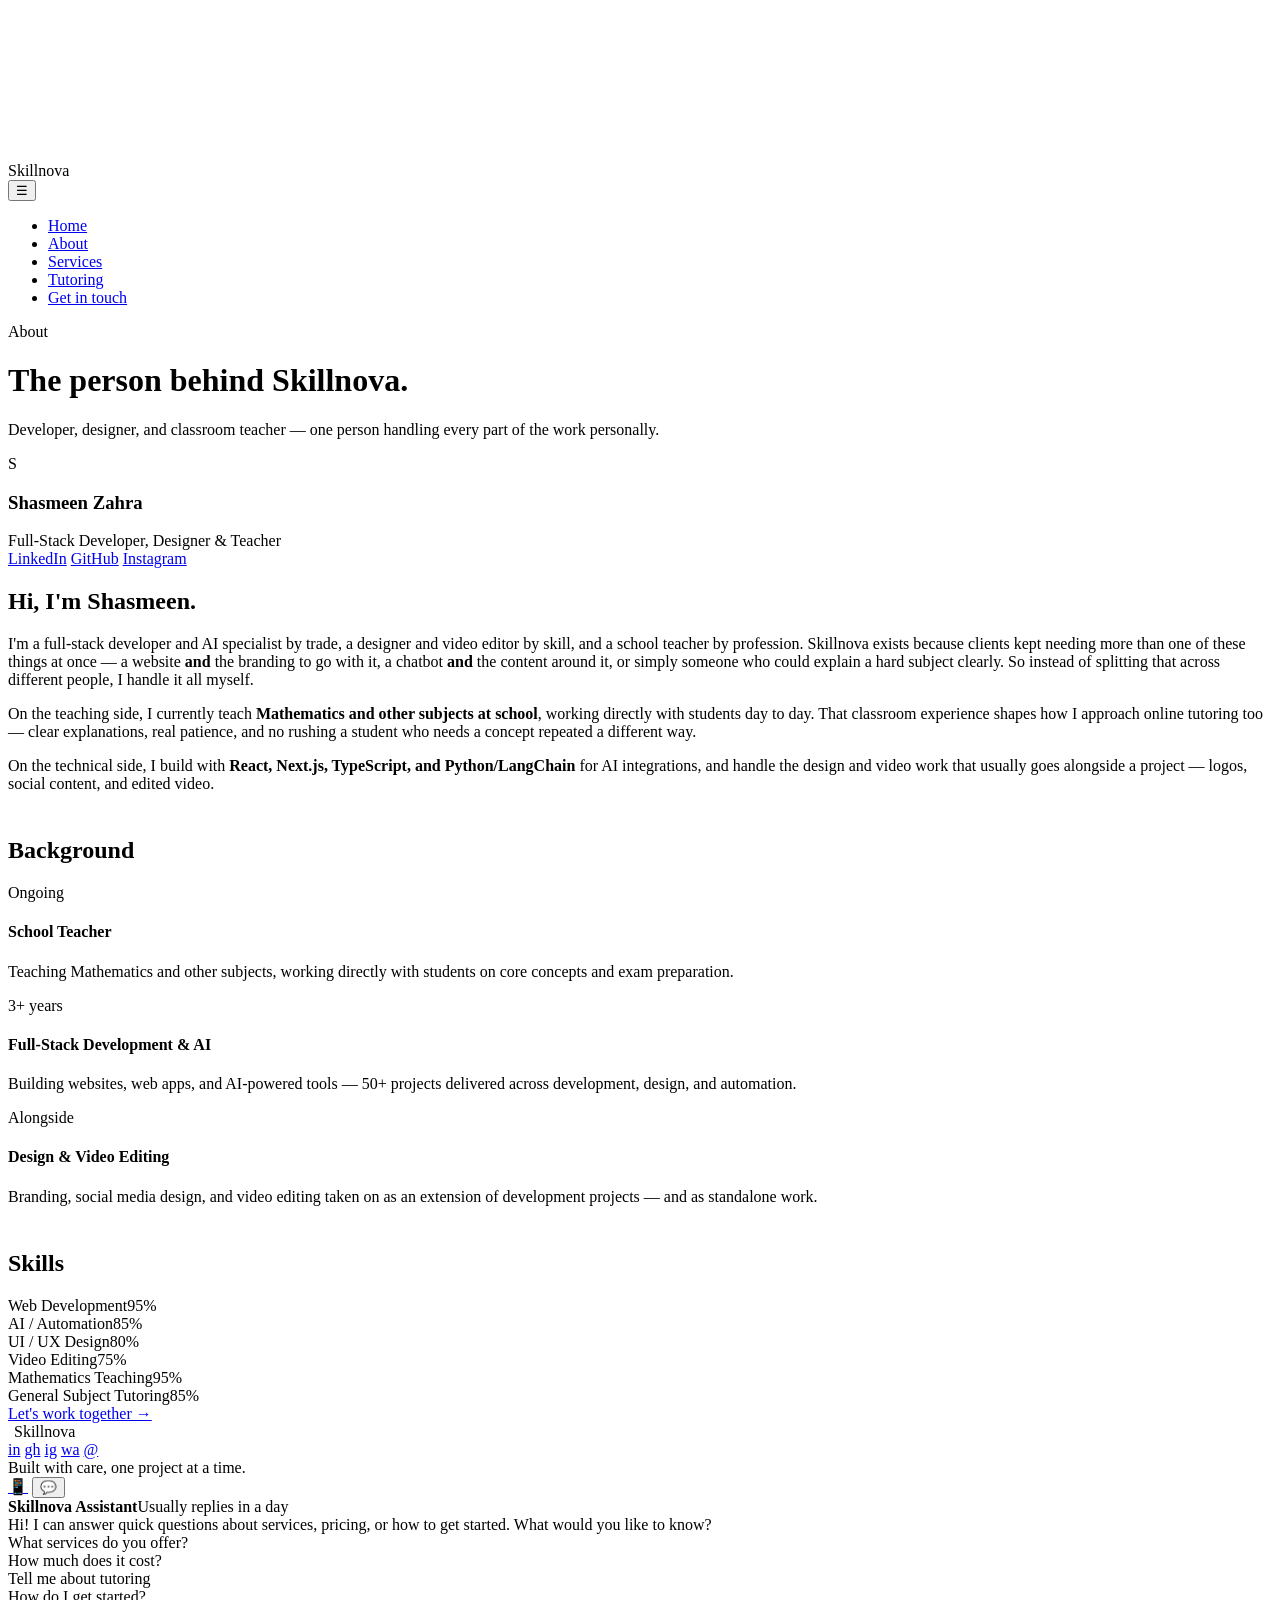
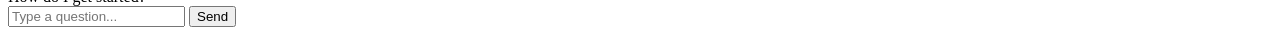
==== about.html @ 1b8edabf "Add about.html with personal and service details" ====
<!DOCTYPE html>
<html lang="en">
<head>
<meta charset="UTF-8">
<meta name="viewport" content="width=device-width, initial-scale=1.0">
<title>About — Skillnova</title>
<link rel="preconnect" href="https://fonts.googleapis.com">
<link href="https://fonts.googleapis.com/css2?family=Space+Grotesk:wght@400;500;600;700&family=IBM+Plex+Sans:wght@400;500;600&display=swap" rel="stylesheet">
<link rel="stylesheet" href="style.css">
</head>
<body>

<canvas id="starfield"></canvas>

<header>
  <div class="logo"><span class="logo-dot"></span>Skillnova</div>
  <button class="menu-toggle" id="menuToggle">☰</button>
  <nav>
    <ul id="navList">
      <li><a href="index.html">Home</a></li>
      <li><a href="about.html" class="active">About</a></li>
      <li><a href="services.html">Services</a></li>
      <li><a href="tutoring.html">Tutoring</a></li>
      <li><a href="contact.html" class="nav-cta">Get in touch</a></li>
    </ul>
  </nav>
</header>

<div class="page-hero">
  <div class="eyebrow">About</div>
  <h1>The person behind <span class="grad">Skillnova</span>.</h1>
  <p>Developer, designer, and classroom teacher — one person handling every part of the work personally.</p>
</div>

<section>
  <div class="about-wrap">
    <div class="about-photo-card">
      <div class="about-avatar">S</div>
      <h3>Shasmeen Zahra</h3>
      <div class="role">Full-Stack Developer, Designer &amp; Teacher</div>
      <div class="mini-links">
        <a href="https://www.linkedin.com/in/shasmeen-zahra-2903952b8/?skipRedirect=true" target="_blank" rel="noopener">LinkedIn</a>
        <a href="https://github.com/shasmeenZahra" target="_blank" rel="noopener">GitHub</a>
        <a href="https://www.instagram.com/uulvv_shasu_" target="_blank" rel="noopener">Instagram</a>
      </div>
    </div>

    <div class="about-body">
      <h2>Hi, I'm Shasmeen.</h2>
      <p>I'm a full-stack developer and AI specialist by trade, a designer and video editor by skill, and a school teacher by profession. Skillnova exists because clients kept needing more than one of these things at once — a website <strong>and</strong> the branding to go with it, a chatbot <strong>and</strong> the content around it, or simply someone who could explain a hard subject clearly. So instead of splitting that across different people, I handle it all myself.</p>
      <p>On the teaching side, I currently teach <strong>Mathematics and other subjects at school</strong>, working directly with students day to day. That classroom experience shapes how I approach online tutoring too — clear explanations, real patience, and no rushing a student who needs a concept repeated a different way.</p>
      <p>On the technical side, I build with <strong>React, Next.js, TypeScript, and Python/LangChain</strong> for AI integrations, and handle the design and video work that usually goes alongside a project — logos, social content, and edited video.</p>

      <h2 style="margin-top:44px;">Background</h2>
      <div class="timeline">
        <div class="timeline-item">
          <div class="timeline-dot"></div>
          <div class="timeline-content">
            <div class="when">Ongoing</div>
            <h4>School Teacher</h4>
            <p>Teaching Mathematics and other subjects, working directly with students on core concepts and exam preparation.</p>
          </div>
        </div>
        <div class="timeline-item">
          <div class="timeline-dot"></div>
          <div class="timeline-content">
            <div class="when">3+ years</div>
            <h4>Full-Stack Development &amp; AI</h4>
            <p>Building websites, web apps, and AI-powered tools — 50+ projects delivered across development, design, and automation.</p>
          </div>
        </div>
        <div class="timeline-item">
          <div class="timeline-dot"></div>
          <div class="timeline-content">
            <div class="when">Alongside</div>
            <h4>Design &amp; Video Editing</h4>
            <p>Branding, social media design, and video editing taken on as an extension of development projects — and as standalone work.</p>
          </div>
        </div>
      </div>

      <h2 style="margin-top:44px;">Skills</h2>
      <div class="skills-grid">
        <div class="skill-bar-item">
          <div class="row"><span>Web Development</span><span>95%</span></div>
          <div class="skill-bar-track"><div class="skill-bar-fill" style="width:95%;"></div></div>
        </div>
        <div class="skill-bar-item">
          <div class="row"><span>AI / Automation</span><span>85%</span></div>
          <div class="skill-bar-track"><div class="skill-bar-fill" style="width:85%;"></div></div>
        </div>
        <div class="skill-bar-item">
          <div class="row"><span>UI / UX Design</span><span>80%</span></div>
          <div class="skill-bar-track"><div class="skill-bar-fill" style="width:80%;"></div></div>
        </div>
        <div class="skill-bar-item">
          <div class="row"><span>Video Editing</span><span>75%</span></div>
          <div class="skill-bar-track"><div class="skill-bar-fill" style="width:75%;"></div></div>
        </div>
        <div class="skill-bar-item">
          <div class="row"><span>Mathematics Teaching</span><span>95%</span></div>
          <div class="skill-bar-track"><div class="skill-bar-fill" style="width:95%;"></div></div>
        </div>
        <div class="skill-bar-item">
          <div class="row"><span>General Subject Tutoring</span><span>85%</span></div>
          <div class="skill-bar-track"><div class="skill-bar-fill" style="width:85%;"></div></div>
        </div>
      </div>

      <a href="contact.html" class="btn btn-primary" style="margin-top:40px;">Let's work together →</a>
    </div>
  </div>
</section>

<footer>
  <div><span class="logo-dot" style="display:inline-block;margin-right:6px;"></span>Skillnova</div>
  <div class="footer-socials">
    <a href="https://www.linkedin.com/in/shasmeen-zahra-2903952b8/?skipRedirect=true" target="_blank" rel="noopener" title="LinkedIn">in</a>
    <a href="https://github.com/shasmeenZahra" target="_blank" rel="noopener" title="GitHub">gh</a>
    <a href="https://www.instagram.com/uulvv_shasu_" target="_blank" rel="noopener" title="Instagram">ig</a>
    <a href="https://whatsapp.com/channel/0029VbDNTPNI7BeJlJGkMR1N" target="_blank" rel="noopener" title="WhatsApp Channel">wa</a>
    <a href="mailto:shasmeenofficial12@gmail.com" title="Email">@</a>
  </div>
  <div>Built with care, one project at a time.</div>
</footer>

<a id="whatsappBtn" href="https://whatsapp.com/channel/0029VbDNTPNI7BeJlJGkMR1N" target="_blank" rel="noopener" title="WhatsApp">📱</a>

<button id="assistantToggle">💬</button>
<div id="assistantPanel">
  <div class="assistant-head">
    <span class="dot"></span>
    <div><b>Skillnova Assistant</b><span>Usually replies in a day</span></div>
  </div>
  <div id="assistantMessages">
    <div class="msg bot">Hi! I can answer quick questions about services, pricing, or how to get started. What would you like to know?</div>
  </div>
  <div class="quick-replies" id="quickReplies">
    <div class="quick-reply" data-q="services">What services do you offer?</div>
    <div class="quick-reply" data-q="pricing">How much does it cost?</div>
    <div class="quick-reply" data-q="tutoring">Tell me about tutoring</div>
    <div class="quick-reply" data-q="contact">How do I get started?</div>
  </div>
  <div class="assistant-input">
    <input type="text" id="assistantInput" placeholder="Type a question...">
    <button id="assistantSend">Send</button>
  </div>
</div>

<script src="script.js"></script>
</body>
</html>
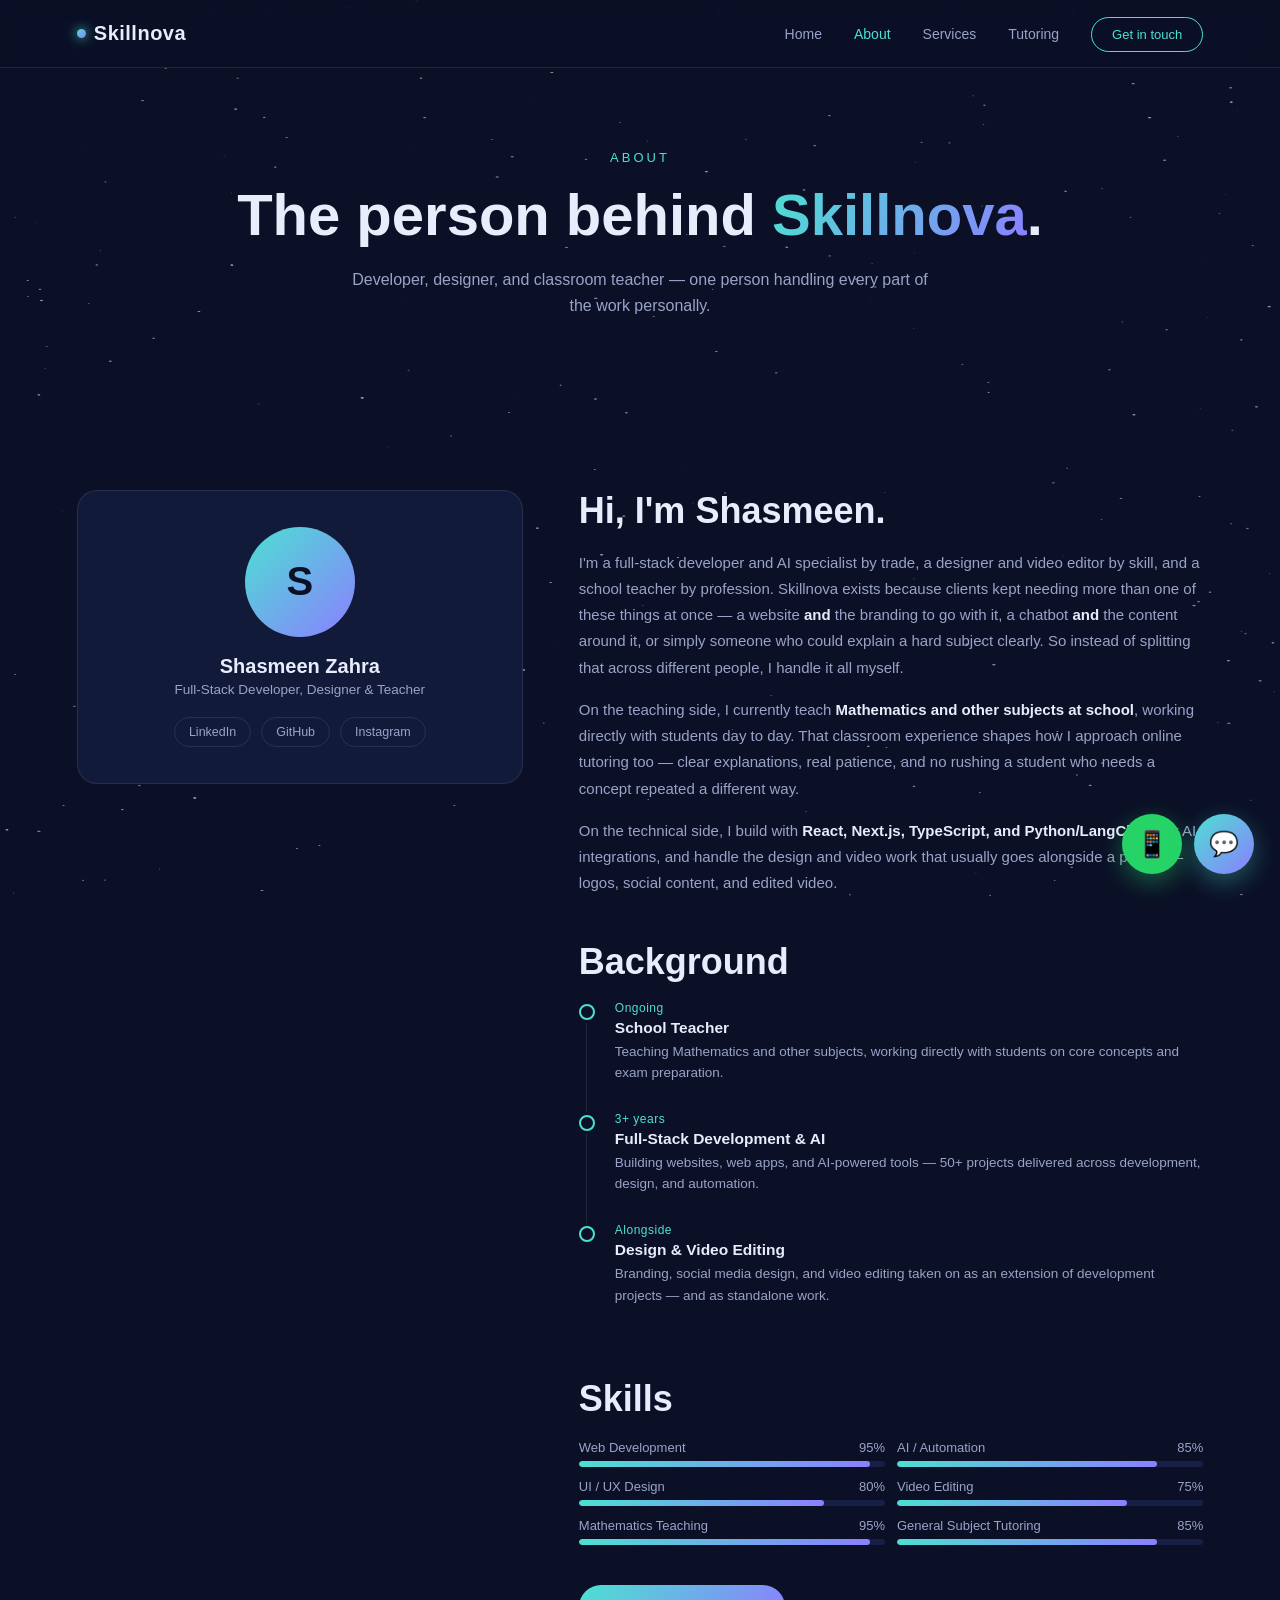
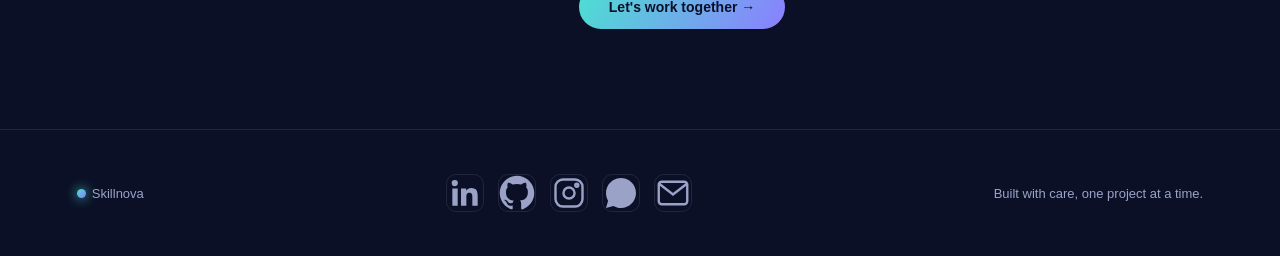
==== commit 3d98cc76: "Update footer social links with SVG icons" ====
--- a/about.html
+++ b/about.html
@@ -115,13 +115,12 @@
 <footer>
   <div><span class="logo-dot" style="display:inline-block;margin-right:6px;"></span>Skillnova</div>
   <div class="footer-socials">
-    <a href="https://www.linkedin.com/in/shasmeen-zahra-2903952b8/?skipRedirect=true" target="_blank" rel="noopener" title="LinkedIn">in</a>
-    <a href="https://github.com/shasmeenZahra" target="_blank" rel="noopener" title="GitHub">gh</a>
-    <a href="https://www.instagram.com/uulvv_shasu_" target="_blank" rel="noopener" title="Instagram">ig</a>
-    <a href="https://whatsapp.com/channel/0029VbDNTPNI7BeJlJGkMR1N" target="_blank" rel="noopener" title="WhatsApp Channel">wa</a>
-    <a href="mailto:shasmeenofficial12@gmail.com" title="Email">@</a>
-  </div>
-  <div>Built with care, one project at a time.</div>
+    <a href="https://www.linkedin.com/in/shasmeen-zahra-2903952b8/?skipRedirect=true" target="_blank" rel="noopener" title="LinkedIn"><svg viewBox="0 0 24 24" fill="currentColor"><path d="M20.45 20.45h-3.56v-5.57c0-1.33-.02-3.04-1.85-3.04-1.85 0-2.14 1.45-2.14 2.94v5.67H9.34V9h3.41v1.56h.05c.48-.9 1.64-1.85 3.38-1.85 3.61 0 4.28 2.38 4.28 5.47v6.27zM5.34 7.43a2.07 2.07 0 1 1 0-4.13 2.07 2.07 0 0 1 0 4.13zM7.12 20.45H3.56V9h3.56v11.45z"/></svg></a>
+    <a href="https://github.com/shasmeenZahra" target="_blank" rel="noopener" title="GitHub"><svg viewBox="0 0 24 24" fill="currentColor"><path d="M12 .5C5.73.5.5 5.73.5 12c0 5.08 3.29 9.39 7.86 10.91.58.1.79-.25.79-.56 0-.28-.01-1.02-.02-2-3.2.7-3.88-1.54-3.88-1.54-.52-1.33-1.28-1.68-1.28-1.68-1.04-.71.08-.7.08-.7 1.15.08 1.76 1.18 1.76 1.18 1.03 1.75 2.7 1.25 3.36.96.1-.75.4-1.25.73-1.54-2.56-.29-5.26-1.28-5.26-5.7 0-1.26.45-2.29 1.18-3.1-.12-.29-.51-1.46.11-3.05 0 0 .96-.31 3.15 1.18a10.9 10.9 0 0 1 2.87-.39c.97.01 1.95.13 2.87.39 2.19-1.49 3.15-1.18 3.15-1.18.62 1.59.23 2.76.11 3.05.73.81 1.18 1.84 1.18 3.1 0 4.43-2.7 5.41-5.27 5.7.41.36.78 1.07.78 2.15 0 1.55-.01 2.8-.01 3.18 0 .31.21.67.8.56A11.5 11.5 0 0 0 23.5 12C23.5 5.73 18.27.5 12 .5z"/></svg></a>
+    <a href="https://www.instagram.com/uulvv_shasu_" target="_blank" rel="noopener" title="Instagram"><svg viewBox="0 0 24 24" fill="none" stroke="currentColor" stroke-width="1.6"><rect x="3" y="3" width="18" height="18" rx="5"/><circle cx="12" cy="12" r="3.7"/><circle cx="17.2" cy="6.8" r="1"/></svg></a>
+    <a href="https://whatsapp.com/channel/0029VbDNTPNI7BeJlJGkMR1N" target="_blank" rel="noopener" title="WhatsApp Channel"><svg viewBox="0 0 24 24" fill="currentColor"><path d="M17.47 14.38c-.28-.14-1.67-.82-1.93-.92-.26-.1-.45-.14-.64.14-.19.28-.74.92-.9 1.1-.17.19-.33.21-.61.07-.28-.14-1.19-.44-2.26-1.4-.84-.75-1.4-1.67-1.57-1.95-.16-.28-.02-.43.12-.57.13-.13.28-.33.42-.5.14-.16.19-.28.28-.47.1-.19.05-.35-.02-.5-.07-.14-.64-1.55-.88-2.12-.23-.56-.47-.48-.64-.49h-.55c-.19 0-.5.07-.76.35-.26.28-1 1-1 2.42 0 1.43 1.03 2.81 1.17 3 .14.19 2.03 3.1 4.93 4.35.69.3 1.22.48 1.64.61.69.22 1.32.19 1.81.11.55-.08 1.67-.68 1.91-1.34.24-.66.24-1.22.17-1.34-.07-.12-.26-.19-.54-.33zM12.02 2C6.5 2 2 6.48 2 12c0 1.87.51 3.63 1.4 5.14L2 22l4.99-1.35C8.44 21.5 10.17 22 12.02 22 17.53 22 22 17.52 22 12S17.53 2 12.02 2z"/></svg></a>
+    <a href="mailto:shasmeenofficial12@gmail.com" title="Email"><svg viewBox="0 0 24 24" fill="none" stroke="currentColor" stroke-width="1.6"><rect x="2.5" y="4.5" width="19" height="15" rx="2"/><path d="M3 6l9 7 9-7"/></svg></a>
+  </div>  <div>Built with care, one project at a time.</div>
 </footer>
 
 <a id="whatsappBtn" href="https://whatsapp.com/channel/0029VbDNTPNI7BeJlJGkMR1N" target="_blank" rel="noopener" title="WhatsApp">📱</a>
--- a/style.css
+++ b/style.css
@@ -0,0 +1,299 @@
+:root{
+  --bg-deep:#0b1026;
+  --bg-panel:#121a3a;
+  --bg-panel-2:#161f45;
+  --teal:#4ce0d2;
+  --violet:#8b7fff;
+  --amber:#ffb86b;
+  --text:#e8ecfb;
+  --muted:#9aa3c7;
+  --line:rgba(232,236,251,0.1);
+}
+*{margin:0;padding:0;box-sizing:border-box;}
+html{scroll-behavior:smooth;}
+body{
+  background:var(--bg-deep);
+  color:var(--text);
+  font-family:'IBM Plex Sans',sans-serif;
+  overflow-x:hidden;
+}
+h1,h2,h3,.display{font-family:'Space Grotesk',sans-serif;}
+a{color:inherit;text-decoration:none;}
+::selection{background:var(--violet);color:#0b1026;}
+
+#starfield{position:fixed;top:0;left:0;width:100%;height:100%;z-index:0;pointer-events:none;}
+
+/* ---------- Nav ---------- */
+header{
+  position:fixed;top:0;left:0;width:100%;z-index:100;
+  display:flex;align-items:center;justify-content:space-between;
+  padding:22px 6vw;
+  backdrop-filter:blur(10px);
+  background:rgba(11,16,38,0.55);
+  border-bottom:1px solid var(--line);
+}
+.logo{font-size:20px;font-weight:700;letter-spacing:0.5px;display:flex;align-items:center;gap:8px;}
+.logo-dot{width:9px;height:9px;border-radius:50%;background:linear-gradient(135deg,var(--teal),var(--violet));box-shadow:0 0 12px var(--teal);}
+nav ul{display:flex;gap:32px;list-style:none;align-items:center;}
+nav a{font-size:14px;color:var(--muted);transition:color .2s;}
+nav a:hover, nav a.active{color:var(--teal);}
+.nav-cta{padding:9px 20px;border-radius:100px;border:1px solid var(--teal);color:var(--teal)!important;font-size:13px;}
+.menu-toggle{display:none;background:none;border:none;color:var(--text);font-size:24px;cursor:pointer;}
+@media(max-width:820px){
+  nav ul{position:fixed;top:0;right:-100%;width:70vw;height:100vh;background:var(--bg-panel);flex-direction:column;
+    justify-content:center;gap:28px;transition:right .3s;border-left:1px solid var(--line);}
+  nav ul.open{right:0;}
+  .menu-toggle{display:block;}
+}
+
+/* ---------- Page hero (used on every page, smaller than home) ---------- */
+.page-hero{
+  position:relative;z-index:1;
+  padding:150px 6vw 70px;
+  text-align:center;
+}
+.eyebrow{font-size:13px;letter-spacing:3px;text-transform:uppercase;color:var(--teal);margin-bottom:18px;}
+.page-hero h1{font-size:clamp(32px,6vw,58px);font-weight:700;line-height:1.1;max-width:820px;margin:0 auto;}
+.page-hero p{margin-top:20px;font-size:16px;color:var(--muted);max-width:600px;margin-left:auto;margin-right:auto;line-height:1.65;}
+.grad{background:linear-gradient(120deg,var(--teal),var(--violet));-webkit-background-clip:text;background-clip:text;color:transparent;}
+
+/* ---------- Home Hero ---------- */
+.hero{
+  position:relative;z-index:1;min-height:96vh;
+  display:flex;flex-direction:column;align-items:center;justify-content:center;
+  text-align:center;padding:120px 6vw 60px;
+}
+.hero h1{font-size:clamp(38px,7vw,84px);font-weight:700;line-height:1.05;max-width:1000px;}
+.hero p{margin-top:26px;font-size:clamp(15px,2vw,19px);color:var(--muted);max-width:640px;line-height:1.6;}
+.hero-ctas{margin-top:38px;display:flex;gap:16px;flex-wrap:wrap;justify-content:center;}
+
+.btn{padding:14px 30px;border-radius:100px;font-size:14px;font-weight:600;display:inline-flex;align-items:center;gap:8px;
+  cursor:pointer;border:none;transition:transform .2s, box-shadow .2s;}
+.btn-primary{background:linear-gradient(120deg,var(--teal),var(--violet));color:#0b1026;}
+.btn-primary:hover{transform:translateY(-2px);box-shadow:0 8px 24px rgba(76,224,210,0.3);}
+.btn-ghost{background:transparent;border:1px solid var(--line);color:var(--text);}
+.btn-ghost:hover{border-color:var(--violet);color:var(--violet);}
+
+@keyframes fadeUp{from{opacity:0;transform:translateY(18px);} to{opacity:1;transform:translateY(0);}}
+.fade-in{opacity:0;animation:fadeUp .8s ease forwards;}
+.d1{animation-delay:.1s;} .d2{animation-delay:.25s;} .d3{animation-delay:.4s;} .d4{animation-delay:.55s;} .d5{animation-delay:.7s;}
+
+/* constellation */
+.constellation{margin-top:70px;display:flex;gap:0;align-items:center;justify-content:center;flex-wrap:wrap;position:relative;}
+.node{display:flex;flex-direction:column;align-items:center;gap:10px;padding:0 34px;position:relative;}
+.node-dot{width:54px;height:54px;border-radius:50%;background:var(--bg-panel);border:1px solid var(--line);
+  display:flex;align-items:center;justify-content:center;font-size:22px;box-shadow:0 0 0 rgba(76,224,210,0);animation:pulse 3s ease-in-out infinite;}
+.node:nth-child(2) .node-dot{animation-delay:.5s;border-color:rgba(139,127,255,0.4);}
+.node:nth-child(3) .node-dot{animation-delay:1s;border-color:rgba(255,184,107,0.4);}
+.node:nth-child(1) .node-dot{border-color:rgba(76,224,210,0.4);}
+@keyframes pulse{0%,100%{box-shadow:0 0 0 0 rgba(76,224,210,0.15);} 50%{box-shadow:0 0 0 10px rgba(76,224,210,0);}}
+.node span.label{font-size:12px;color:var(--muted);letter-spacing:0.5px;}
+.node-line{width:60px;height:1px;background:linear-gradient(90deg,var(--teal),var(--violet));opacity:0.4;}
+@media(max-width:640px){.node-line{display:none;} .node{padding:10px 20px;}}
+
+/* ---------- Sections generic ---------- */
+section{position:relative;z-index:1;padding:100px 6vw;}
+.section-head{max-width:640px;margin-bottom:56px;}
+.section-head.center{margin-left:auto;margin-right:auto;text-align:center;}
+.section-head .eyebrow{margin-bottom:14px;}
+.section-head h2{font-size:clamp(28px,4vw,44px);font-weight:700;line-height:1.15;}
+.section-head p{color:var(--muted);margin-top:16px;font-size:16px;line-height:1.6;}
+
+/* ---------- Services cards ---------- */
+.services-grid{display:grid;grid-template-columns:repeat(3,1fr);gap:24px;}
+@media(max-width:900px){.services-grid{grid-template-columns:1fr;}}
+.service-card{background:var(--bg-panel);border:1px solid var(--line);border-radius:20px;padding:38px 32px;
+  transition:transform .3s, border-color .3s;position:relative;overflow:hidden;}
+.service-card::before{content:'';position:absolute;top:0;left:0;width:100%;height:3px;background:var(--accent-color,var(--teal));}
+.service-card:hover{transform:translateY(-6px);}
+.service-card .icon{width:48px;height:48px;border-radius:12px;display:flex;align-items:center;justify-content:center;
+  font-size:22px;margin-bottom:22px;background:rgba(255,255,255,0.04);}
+.service-card h3{font-size:21px;margin-bottom:12px;}
+.service-card p{color:var(--muted);font-size:14.5px;line-height:1.65;margin-bottom:18px;}
+.service-card ul{list-style:none;display:flex;flex-direction:column;gap:8px;}
+.service-card li{font-size:13.5px;color:var(--text);display:flex;gap:8px;align-items:center;}
+.service-card li::before{content:'';width:5px;height:5px;border-radius:50%;background:var(--accent-color,var(--teal));flex-shrink:0;}
+.card-1{--accent-color:var(--teal);} .card-2{--accent-color:var(--violet);} .card-3{--accent-color:var(--amber);}
+
+/* ---------- Highlight banner ---------- */
+.highlight-banner{
+  background:linear-gradient(120deg, rgba(255,184,107,0.08), rgba(139,127,255,0.06));
+  border:1px solid rgba(255,184,107,0.25);border-radius:24px;padding:48px 44px;
+  display:flex;align-items:center;gap:36px;flex-wrap:wrap;
+}
+.highlight-banner .big-icon{font-size:52px;flex-shrink:0;}
+.highlight-banner h3{font-size:26px;margin-bottom:10px;}
+.highlight-banner p{color:var(--muted);font-size:15px;max-width:560px;line-height:1.6;}
+
+/* ---------- Subjects ---------- */
+.subjects-grid{display:grid;grid-template-columns:repeat(4,1fr);gap:14px;}
+@media(max-width:800px){.subjects-grid{grid-template-columns:repeat(2,1fr);}}
+.subject-chip{padding:18px;border:1px solid var(--line);border-radius:14px;text-align:center;font-size:14px;background:var(--bg-panel);}
+.subject-chip.featured{border-color:var(--amber);background:rgba(255,184,107,0.06);}
+
+/* ---------- Work ---------- */
+.work-grid{display:grid;grid-template-columns:1fr 1fr;gap:24px;}
+@media(max-width:800px){.work-grid{grid-template-columns:1fr;}}
+.work-card{background:var(--bg-panel);border:1px solid var(--line);border-radius:20px;padding:36px;
+  display:flex;flex-direction:column;gap:14px;transition:border-color .3s, transform .3s;}
+.work-card:hover{transform:translateY(-4px);border-color:var(--teal);}
+.work-card .tag{font-size:11px;letter-spacing:1.5px;text-transform:uppercase;color:var(--teal);}
+.work-card h3{font-size:22px;}
+.work-card p{color:var(--muted);font-size:14.5px;line-height:1.6;}
+.work-card .link-out{font-size:13.5px;color:var(--violet);display:inline-flex;align-items:center;gap:6px;margin-top:6px;}
+
+/* ---------- Stats ---------- */
+.stats-row{display:flex;gap:0;justify-content:space-between;flex-wrap:wrap;border-top:1px solid var(--line);border-bottom:1px solid var(--line);padding:48px 0;}
+.stat{flex:1;min-width:140px;text-align:center;padding:12px;}
+.stat .num{font-size:clamp(28px,4vw,42px);font-weight:700;font-family:'Space Grotesk',sans-serif;
+  background:linear-gradient(120deg,var(--teal),var(--violet));-webkit-background-clip:text;background-clip:text;color:transparent;}
+.stat .lbl{color:var(--muted);font-size:13px;margin-top:6px;}
+
+/* ---------- Steps (How it works) ---------- */
+.steps-row{display:grid;grid-template-columns:repeat(4,1fr);gap:24px;}
+@media(max-width:900px){.steps-row{grid-template-columns:1fr 1fr;}}
+@media(max-width:560px){.steps-row{grid-template-columns:1fr;}}
+.step-card{position:relative;padding:28px 22px;border:1px solid var(--line);border-radius:16px;background:var(--bg-panel);}
+.step-num{font-family:'Space Grotesk',sans-serif;font-size:34px;font-weight:700;
+  background:linear-gradient(120deg,var(--teal),var(--violet));-webkit-background-clip:text;background-clip:text;color:transparent;
+  margin-bottom:12px;display:block;}
+.step-card h4{font-size:16px;margin-bottom:8px;}
+.step-card p{font-size:13.5px;color:var(--muted);line-height:1.55;}
+
+/* ---------- Pricing ---------- */
+.pricing-grid{display:grid;grid-template-columns:repeat(3,1fr);gap:24px;}
+@media(max-width:900px){.pricing-grid{grid-template-columns:1fr;}}
+.price-card{border:1px solid var(--line);border-radius:20px;padding:36px 30px;background:var(--bg-panel);display:flex;flex-direction:column;}
+.price-card.featured{border-color:var(--teal);position:relative;}
+.price-card.featured::before{content:'Most requested';position:absolute;top:-13px;left:30px;background:var(--teal);
+  color:#0b1026;font-size:11px;font-weight:700;padding:4px 12px;border-radius:100px;letter-spacing:0.5px;}
+.price-card h4{font-size:18px;margin-bottom:6px;}
+.price-card .price{font-family:'Space Grotesk',sans-serif;font-size:32px;font-weight:700;margin:10px 0 18px;}
+.price-card .price span{font-size:13px;color:var(--muted);font-family:'IBM Plex Sans',sans-serif;font-weight:400;}
+.price-card ul{list-style:none;display:flex;flex-direction:column;gap:10px;margin-bottom:24px;flex:1;}
+.price-card li{font-size:13.5px;color:var(--muted);display:flex;gap:8px;}
+.price-card li::before{content:'✓';color:var(--teal);flex-shrink:0;}
+.price-note{color:var(--muted);font-size:13px;margin-top:20px;}
+
+/* ---------- Testimonials ---------- */
+.testimonial-grid{display:grid;grid-template-columns:repeat(3,1fr);gap:24px;}
+@media(max-width:900px){.testimonial-grid{grid-template-columns:1fr;}}
+.testimonial-card{border:1px solid var(--line);border-radius:18px;padding:30px;background:var(--bg-panel);}
+.testimonial-card .stars{color:var(--amber);font-size:14px;margin-bottom:14px;}
+.testimonial-card p{font-size:14px;color:var(--text);line-height:1.65;margin-bottom:18px;font-style:italic;}
+.testimonial-who{display:flex;align-items:center;gap:10px;}
+.testimonial-avatar{width:38px;height:38px;border-radius:50%;background:linear-gradient(135deg,var(--teal),var(--violet));
+  display:flex;align-items:center;justify-content:center;font-weight:700;color:#0b1026;font-size:14px;}
+.testimonial-who .name{font-size:13.5px;font-weight:600;}
+.testimonial-who .role{font-size:12px;color:var(--muted);}
+
+/* ---------- FAQ ---------- */
+.faq-list{display:flex;flex-direction:column;gap:12px;}
+.faq-item{border:1px solid var(--line);border-radius:14px;background:var(--bg-panel);overflow:hidden;}
+.faq-q{padding:20px 24px;display:flex;justify-content:space-between;align-items:center;cursor:pointer;font-size:15px;font-weight:600;}
+.faq-q .plus{color:var(--teal);font-size:20px;transition:transform .25s;}
+.faq-item.open .faq-q .plus{transform:rotate(45deg);}
+.faq-a{max-height:0;overflow:hidden;transition:max-height .3s ease;}
+.faq-a p{padding:0 24px 20px;color:var(--muted);font-size:14px;line-height:1.6;}
+.faq-item.open .faq-a{max-height:220px;}
+
+/* ---------- Social proof bar ---------- */
+.social-bar{display:flex;justify-content:center;align-items:center;gap:12px;flex-wrap:wrap;
+  padding:26px 6vw;border-bottom:1px solid var(--line);color:var(--muted);font-size:13px;letter-spacing:0.3px;position:relative;z-index:1;}
+.social-bar b{color:var(--teal);}
+
+/* ---------- About page ---------- */
+.about-wrap{display:grid;grid-template-columns:1fr 1.4fr;gap:56px;align-items:start;}
+@media(max-width:850px){.about-wrap{grid-template-columns:1fr;}}
+.about-photo-card{
+  background:var(--bg-panel);border:1px solid var(--line);border-radius:20px;padding:36px;text-align:center;
+}
+.about-avatar{width:110px;height:110px;border-radius:50%;margin:0 auto 18px;
+  background:linear-gradient(135deg,var(--teal),var(--violet));display:flex;align-items:center;justify-content:center;
+  font-size:40px;font-weight:700;color:#0b1026;font-family:'Space Grotesk',sans-serif;}
+.about-photo-card h3{font-size:20px;margin-bottom:4px;}
+.about-photo-card .role{color:var(--muted);font-size:13.5px;margin-bottom:20px;}
+.about-photo-card .mini-links{display:flex;gap:10px;justify-content:center;flex-wrap:wrap;}
+.about-photo-card .mini-links a{font-size:12.5px;padding:7px 14px;border:1px solid var(--line);border-radius:100px;color:var(--muted);}
+.about-photo-card .mini-links a:hover{border-color:var(--teal);color:var(--teal);}
+
+.about-body h2{font-size:clamp(26px,4vw,36px);margin-bottom:18px;}
+.about-body p{color:var(--muted);line-height:1.75;font-size:15px;margin-bottom:16px;}
+.about-body strong{color:var(--text);}
+
+.timeline{display:flex;flex-direction:column;gap:0;margin-top:10px;}
+.timeline-item{display:flex;gap:20px;padding-bottom:28px;position:relative;}
+.timeline-item::before{content:'';position:absolute;left:7px;top:22px;bottom:0;width:1px;background:var(--line);}
+.timeline-item:last-child::before{display:none;}
+.timeline-dot{width:16px;height:16px;border-radius:50%;background:var(--bg-deep);border:2px solid var(--teal);flex-shrink:0;margin-top:3px;}
+.timeline-content .when{font-size:12px;color:var(--teal);letter-spacing:0.5px;margin-bottom:4px;}
+.timeline-content h4{font-size:15.5px;margin-bottom:4px;}
+.timeline-content p{color:var(--muted);font-size:13.5px;line-height:1.6;margin:0;}
+
+.skills-grid{display:grid;grid-template-columns:repeat(2,1fr);gap:12px;margin-top:20px;}
+@media(max-width:560px){.skills-grid{grid-template-columns:1fr;}}
+.skill-bar-item{}
+.skill-bar-item .row{display:flex;justify-content:space-between;font-size:13px;margin-bottom:6px;color:var(--muted);}
+.skill-bar-track{height:6px;border-radius:6px;background:var(--bg-panel-2);overflow:hidden;}
+.skill-bar-fill{height:100%;background:linear-gradient(120deg,var(--teal),var(--violet));border-radius:6px;}
+
+/* ---------- Contact ---------- */
+.contact-wrap{display:grid;grid-template-columns:1fr 1fr;gap:60px;}
+@media(max-width:850px){.contact-wrap{grid-template-columns:1fr;}}
+.contact-info h2{font-size:clamp(28px,4vw,42px);margin-bottom:18px;}
+.contact-info p{color:var(--muted);line-height:1.7;margin-bottom:28px;}
+.contact-methods{display:flex;flex-direction:column;gap:16px;}
+.contact-method{display:flex;align-items:center;gap:14px;padding:14px 18px;border:1px solid var(--line);border-radius:14px;
+  font-size:14.5px;transition:border-color .2s;}
+.contact-method:hover{border-color:var(--teal);}
+.contact-method .ic{width:36px;height:36px;border-radius:10px;background:rgba(76,224,210,0.1);
+  display:flex;align-items:center;justify-content:center;font-size:16px;flex-shrink:0;}
+form.contact-form{display:flex;flex-direction:column;gap:16px;background:var(--bg-panel);border:1px solid var(--line);border-radius:20px;padding:32px;}
+.form-row{display:flex;flex-direction:column;gap:8px;}
+.form-row label{font-size:13px;color:var(--muted);}
+.form-row input, .form-row textarea, .form-row select{
+  background:var(--bg-panel-2);border:1px solid var(--line);border-radius:10px;padding:12px 14px;color:var(--text);
+  font-family:inherit;font-size:14px;resize:none;}
+.form-row input:focus, .form-row textarea:focus, .form-row select:focus{outline:none;border-color:var(--teal);}
+.submit-btn{margin-top:6px;}
+
+/* ---------- Footer ---------- */
+footer{position:relative;z-index:1;padding:44px 6vw;border-top:1px solid var(--line);
+  display:flex;justify-content:space-between;align-items:center;flex-wrap:wrap;gap:16px;color:var(--muted);font-size:13px;}
+.footer-socials{display:flex;gap:14px;align-items:center;flex-wrap:wrap;}
+.footer-socials a{display:flex;align-items:center;justify-content:center;width:38px;height:38px;border-radius:10px;
+  border:1px solid var(--line);font-size:16px;transition:border-color .2s,color .2s;}
+.footer-socials a:hover{border-color:var(--teal);color:var(--teal);}
+
+/* ---------- Floating Assistant ---------- */
+#assistantToggle{position:fixed;bottom:26px;right:26px;z-index:200;width:60px;height:60px;border-radius:50%;
+  background:linear-gradient(135deg,var(--teal),var(--violet));display:flex;align-items:center;justify-content:center;
+  font-size:24px;cursor:pointer;border:none;box-shadow:0 8px 24px rgba(76,224,210,0.35);transition:transform .2s;}
+#assistantToggle:hover{transform:scale(1.06);}
+#assistantPanel{position:fixed;bottom:98px;right:26px;z-index:200;width:340px;max-width:88vw;height:440px;
+  background:var(--bg-panel);border:1px solid var(--line);border-radius:18px;display:none;flex-direction:column;overflow:hidden;
+  box-shadow:0 20px 60px rgba(0,0,0,0.5);}
+#assistantPanel.open{display:flex;}
+.assistant-head{padding:16px 18px;border-bottom:1px solid var(--line);display:flex;align-items:center;gap:10px;}
+.assistant-head .dot{width:8px;height:8px;border-radius:50%;background:var(--teal);box-shadow:0 0 8px var(--teal);}
+.assistant-head b{font-size:14px;}
+.assistant-head span{font-size:11.5px;color:var(--muted);display:block;}
+#assistantMessages{flex:1;overflow-y:auto;padding:16px;display:flex;flex-direction:column;gap:12px;}
+.msg{max-width:85%;padding:10px 14px;border-radius:14px;font-size:13.5px;line-height:1.5;}
+.msg.bot{background:var(--bg-panel-2);align-self:flex-start;border-bottom-left-radius:4px;}
+.msg.user{background:linear-gradient(120deg,var(--teal),var(--violet));color:#0b1026;align-self:flex-end;border-bottom-right-radius:4px;}
+.quick-replies{display:flex;flex-wrap:wrap;gap:6px;padding:0 16px 12px;}
+.quick-reply{font-size:12px;padding:6px 12px;border-radius:100px;border:1px solid var(--line);color:var(--muted);cursor:pointer;transition:all .2s;}
+.quick-reply:hover{border-color:var(--teal);color:var(--teal);}
+.assistant-input{display:flex;border-top:1px solid var(--line);padding:10px;gap:8px;}
+.assistant-input input{flex:1;background:var(--bg-panel-2);border:1px solid var(--line);border-radius:10px;padding:10px 12px;color:var(--text);font-size:13.5px;}
+.assistant-input input:focus{outline:none;border-color:var(--teal);}
+.assistant-input button{background:linear-gradient(120deg,var(--teal),var(--violet));border:none;border-radius:10px;padding:0 16px;
+  cursor:pointer;font-weight:600;color:#0b1026;font-size:13px;}
+
+/* ---------- WhatsApp floating button ---------- */
+#whatsappBtn{position:fixed;bottom:26px;right:98px;z-index:200;width:60px;height:60px;border-radius:50%;background:#25D366;
+  display:flex;align-items:center;justify-content:center;font-size:26px;cursor:pointer;border:none;color:#fff;
+  box-shadow:0 8px 24px rgba(37,211,102,0.4);transition:transform .2s;text-decoration:none;}
+#whatsappBtn:hover{transform:scale(1.06);}
+@media(max-width:520px){#whatsappBtn{right:26px;bottom:96px;}}
